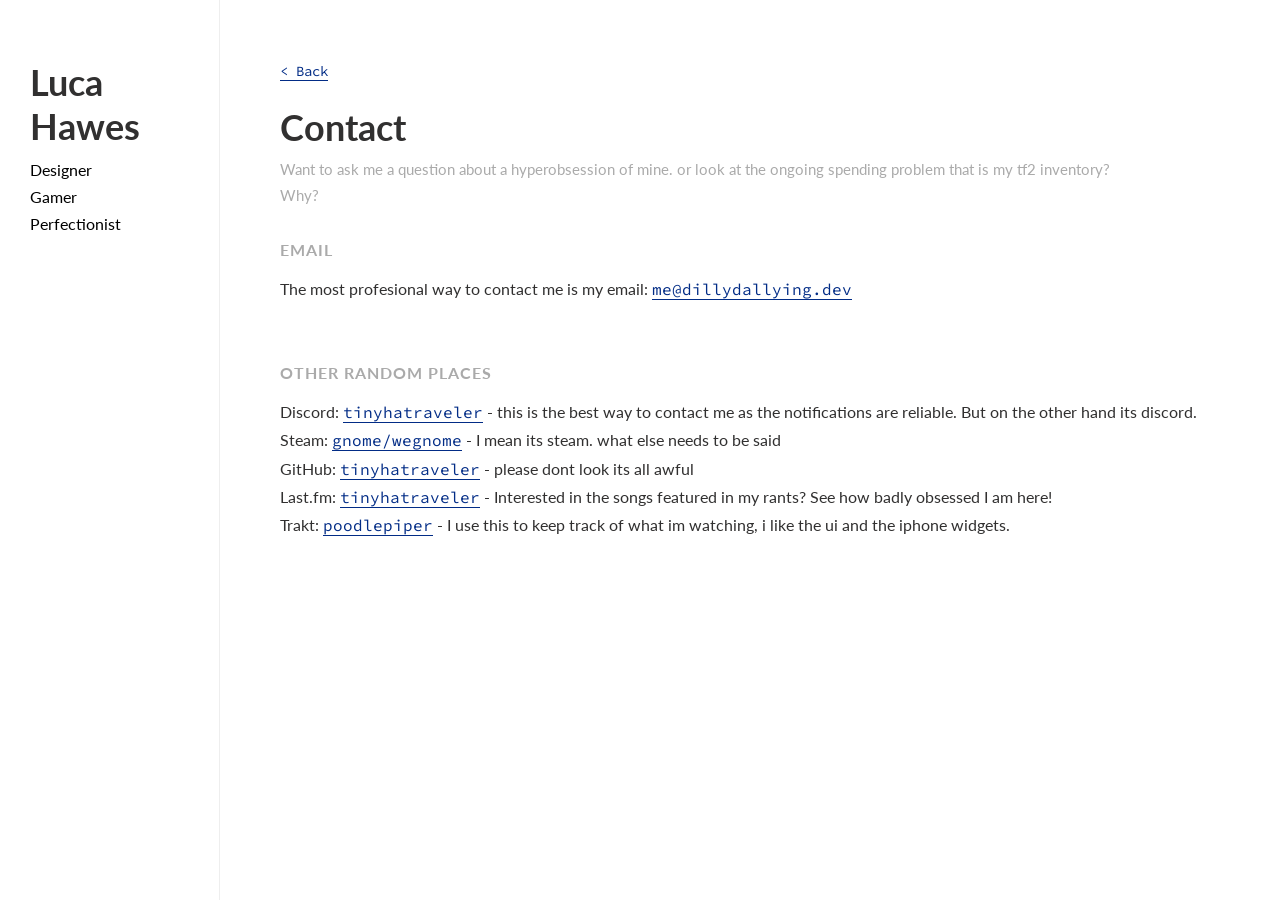
==== contact.html @ 68bf937e "added a contact page and some profiles" ====
<!DOCTYPE html>
<html lang="en">
<head>
<meta charset="UTF-8">
<title>Contact - Luca Hawes</title>
<link rel="preconnect" href="https://fonts.googleapis.com">
<link rel="preconnect" href="https://fonts.gstatic.com" crossorigin>
<link href="https://fonts.googleapis.com/css2?family=Lato:ital,wght@0,400;0,700;0,900;1,400;1,700;1,900&family=Source+Code+Pro:ital,wght@0,200..900;1,200..900&display=swap" rel="stylesheet">
<link rel="stylesheet" href="style.css">
</head>

<body>

<div class="container">

  <!-- ===== SIDEBAR (same as homepage) ===== -->
  <div class="sidebar">
    <header>
      <h1>Luca Hawes</h1>
      <p>Designer</p>
      <p>Gamer</p>
      <p>Perfectionist</p>
    </header>
  </div>

  <!-- ===== MAIN CONTENT ===== -->
  <div class="content">

    <a href="index.html" class="back-link">&lt; Back</a>

    <h1>Contact</h1>
    <p class="subtitle">Want to ask me a question about a hyperobsession of mine. or look at the ongoing spending problem that is my tf2 inventory?<br> Why?</p>


    <section>
      <h2>Email</h2>
      <p>The most profesional way to contact me is my email: <a href="mailto:me@dillydallying.dev">me@dillydallying.dev</a></p>
    </section>

    <section>
      <h2>Other Random Places</h2>
      <p>Discord: <a href="https://discord.com/users/567462437838651404" target="_blank" rel="noopener">tinyhatraveler</a> - this is the best way to contact me as the notifications are reliable. But on the other hand its discord.</p>
      <p>Steam: <a href="https://steamcommunity.com/id/wegnome/" target="_blank" rel="noopener">gnome/wegnome</a> - I mean its steam. what else needs to be said</p>
      <p>GitHub: <a href="https://github.com/tinyhatraveler" target="_blank" rel="noopener">tinyhatraveler</a> - please dont look its all awful</p>
      <p>Last.fm: <a href="https://www.last.fm/user/tinyhatraveler" target="_blank" rel="noopener">tinyhatraveler</a> - Interested in the songs featured in my rants? See how badly obsessed I am here!</p>
      <p>Trakt: <a href="https://app.trakt.tv/profile/poodlepiper" target="_blank" rel="noopener">poodlepiper</a> - I use this to keep track of what im watching, i like the ui and the iphone widgets.</p>
    </section>

  </div>

</div>

</body>
</html>
---- style.css ----
/* Reset some browser defaults */
* {
  margin: 0;
  padding: 0;
  box-sizing: border-box;
}

body {
  font-family: 'Lato', sans-serif;
  background-color: #ffffff;
  color: #313030;
  padding: 0;
  margin: 0;
}

html {
  scroll-behavior: smooth;
}


/* ---------- LAYOUT ---------- */

.container {
  display: flex;
  min-height: 100vh;
}

.sidebar {
  width: 220px;
  min-height: 100vh;
  padding: 60px 30px;
  border-right: 1px solid #eee;
  position: fixed;
  top: 0;
  left: 0;
}

.content {
  margin-left: 220px;   /* leaves room for the fixed sidebar */
  padding: 60px 60px;
  max-width: 1100px;   /* was 650px - widened so text uses more of the screen on wide monitors */
}


/* ---------- HEADER (inside sidebar) ---------- */

header {
  margin-bottom: 60px;
  font-family: lato, serif;
}

h1 {
  font-size: 36px;
  font-weight: bold;
  margin-bottom: 8px;
}

header p {
  color: #000000;
  font-size: 16px;
}


/* ---------- LINKS ---------- */

a {
  /* for links */
  color: #022c86;
  text-decoration: none;
  border-bottom: 1px solid currentColor;
  font-family: "Source Code Pro", monospace;
}

a:hover {
  background-color: #eee;
  border-bottom-color: transparent;
}


/* ---------- SECTIONS ---------- */

section {
  margin-bottom: 60px;
}

h2 {
  font-size: 16px;
  text-transform: uppercase;
  letter-spacing: 1px;
  color: #aaa;
  margin-bottom: 16px;
}

p {
  line-height: 1.7;
  font-size: 16px;
}

.subtitle {
  color: #aaa;
  font-size: 15px;
  margin-bottom: 32px;
}

ul {
  list-style-type: circle;
  padding-left: 20px;
  margin-top: 10px;
}


/* ---------- SEARCH INPUT ---------- */

#search {
  width: 100%;
  padding: 10px 0;
  font-size: 16px;
  border: none;
  border-bottom: 1px solid #ccc;
  outline: none;
  margin: 24px 0;
  font-family: 'Lato', sans-serif;
  background: transparent;
}

#search:focus {
  border-bottom-color: #222;
}


/* ---------- STATUS BADGES ---------- */

.status {
  display: inline-block;
  font-size: 0.7em;
  font-weight: 700;
  text-transform: uppercase;
  padding: 2px 8px;
  border-radius: 12px;
  margin-top: 10px;
}

.status.finished {
  background-color: #d4f4dd;
  color: #1e6b34;
}

.status.updating {
  background-color: #cde3ff;
  color: #005c8a;
}

.status.abandoned {
  background-color: #f8d7da;
  color: #842029;
}


/* ---------- PROJECTS GRID (2x2) ---------- */

.projects-grid {
  display: grid;
  grid-template-columns: 1fr 1fr;
  gap: 20px;
  margin-bottom: 16px;
}

.project-card {
  display: block;               /* lets the whole card area be clickable */
  padding: 16px;
  border: 1px solid #eee;       /* default/fallback color if no status class is set */
  border-radius: 8px;

  /* override the default <a> styles (blue text, underline, mono font) */
  color: inherit;
  text-decoration: none;
  font-family: inherit;
}

/* Card border color matches whichever status badge is inside it.
   Add the matching class (finished / updating / abandoned) to the
   .project-card div itself, same as the .status span. */
.project-card.finished {
  border-color: #1e6b34;
}

.project-card.updating {
  border-color: #005c8a;
}

.project-card.abandoned {
  border-color: #842029;
}

.project-card:hover {
  /* override a:hover so hovering a card doesn't turn its text blue */
  color: inherit;
  background-color: #fafafa;
}

.project-card h3 {
  font-size: 16px;
  font-weight: bold;
  margin-bottom: 6px;
  font-family: Georgia, serif;
}

.project-card p {
  font-size: 14px;
  color: #555;
  line-height: 1.5;
}


/* ---------- RESPONSIVE ---------- */

@media (max-width: 700px) {
  .sidebar {
    position: static;   /* un-fix the sidebar so it can stack on top */
    width: auto;
    min-height: auto;
    border-right: none;
    border-bottom: 1px solid #eee;
  }
  .content {
    margin-left: 0;
    padding: 40px 30px;
  }
  .container {
    flex-direction: column;
  }
  .projects-grid {
    grid-template-columns: 1fr;
  }
  .knowledge-content {
    flex-direction: column;
  }
}


/* ---------- KNOWLEDGE / PASSIONS PAGE (list + expanded description) ---------- */

/* This page needs two columns instead of the normal single .content column,
   so it drops the max-width and lays its two panels out side by side. */
.knowledge-content {
  max-width: none;
  display: flex;
  gap: 60px;
  align-items: flex-start;
}

.knowledge-list-panel {
  width: 380px;         /* same rough proportion as the sidebar + a bit more */
  flex-shrink: 0;
}

.knowledge-detail-panel {
  flex: 1;               /* takes up all remaining space */
  padding: 60px;
  border: 1px solid #eee;
  border-radius: 8px;
  min-height: 400px;
}

.back-link {
  display: inline-block;
  margin-bottom: 24px;
  font-size: 14px;
}

.knowledge-list {
  list-style: none;      /* remove the default bullet circles for this list */
  padding-left: 0;
  margin-top: 0;
}

/* Every nested <ul> (a folder's children) gets indented and starts
   collapsed - only shown once its parent .tree-item has .expanded */
.knowledge-list .tree-children {
  list-style: none;
  padding-left: 20px;
  margin-top: 0;
  display: none;
}

.tree-item.expanded > .tree-children {
  display: block;
}

.tree-row {
  display: flex;
  align-items: center;
  gap: 6px;
  padding: 10px 4px;
  border-bottom: 1px solid #eee;
  cursor: pointer;
}

.tree-row:hover,
.tree-row.active {
  background-color: #fafafa;
}

/* The small triangle shown next to anything with children.
   Rotates from ▸ to ▾ when its item is expanded. */
.tree-arrow {
  display: inline-block;
  font-size: 10px;
  color: #aaa;
  transition: transform 0.15s ease;
}

.tree-item.expanded > .tree-row .tree-arrow {
  transform: rotate(90deg);
}

.tree-item.hidden {
  display: none;         /* used by the search filter */
}

.knowledge-detail-panel img {
  max-width: 100%;
  border-radius: 8px;
  display: block;
  margin: 16px 0;   /* breathing room above and below, wherever it sits in the text */
}

.knowledge-detail-panel p {
  margin-bottom: 16px;   /* space between paragraphs (removed by the reset at the top of this file) */
}

.knowledge-detail-panel p:last-child {
  margin-bottom: 0;      /* no dangling space after the final paragraph */
}

.knowledge-detail-panel iframe {
  width: 100%;
  aspect-ratio: 16 / 9;   /* keeps the widescreen shape at any width */
  border: none;
  border-radius: 8px;
  display: block;
  margin: 16px 0;
}

/* Brief highlight flash when landing directly on a linked item,
   e.g. visiting references.html#mdn-web-docs */
.tree-row.jump-highlight {
  animation: jumpFlash 2s ease;
}

@keyframes jumpFlash {
  from { background-color: #fff3b0; }
  to { background-color: transparent; }
}
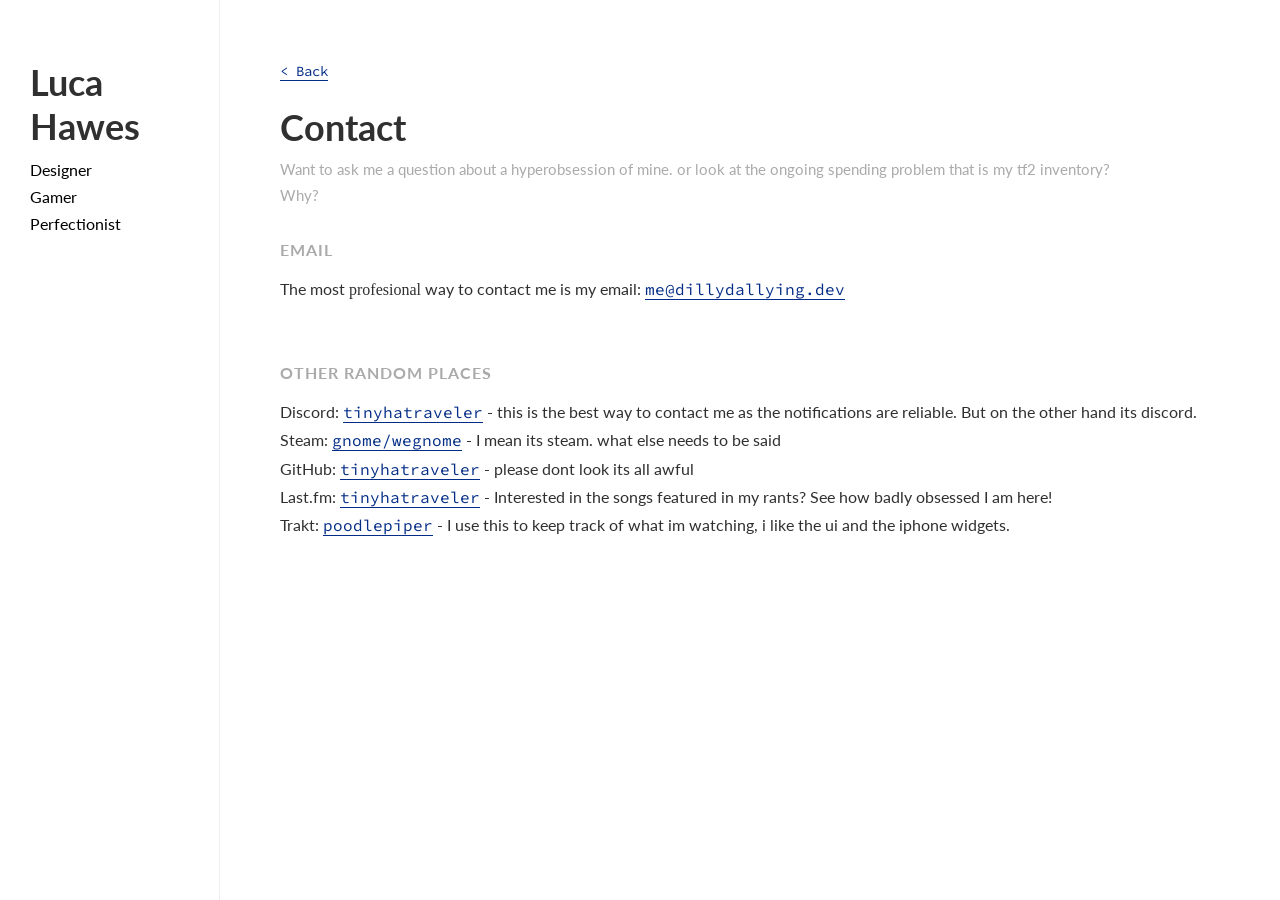
==== commit eb2c6e08: "added <fancy> that makes things fancy" ====
--- a/contact.html
+++ b/contact.html
@@ -34,7 +34,7 @@
 
     <section>
       <h2>Email</h2>
-      <p>The most profesional way to contact me is my email: <a href="mailto:me@dillydallying.dev">me@dillydallying.dev</a></p>
+      <p>The most <fancy>profesional</fancy> way to contact me is my email: <a href="mailto:me@dillydallying.dev">me@dillydallying.dev</a></p>
     </section>
 
     <section>
--- a/style.css
+++ b/style.css
@@ -211,6 +211,9 @@
   line-height: 1.5;
 }
 
+fancy {
+  font-family: Georgia, serif;
+}
 
 /* ---------- RESPONSIVE ---------- */
 
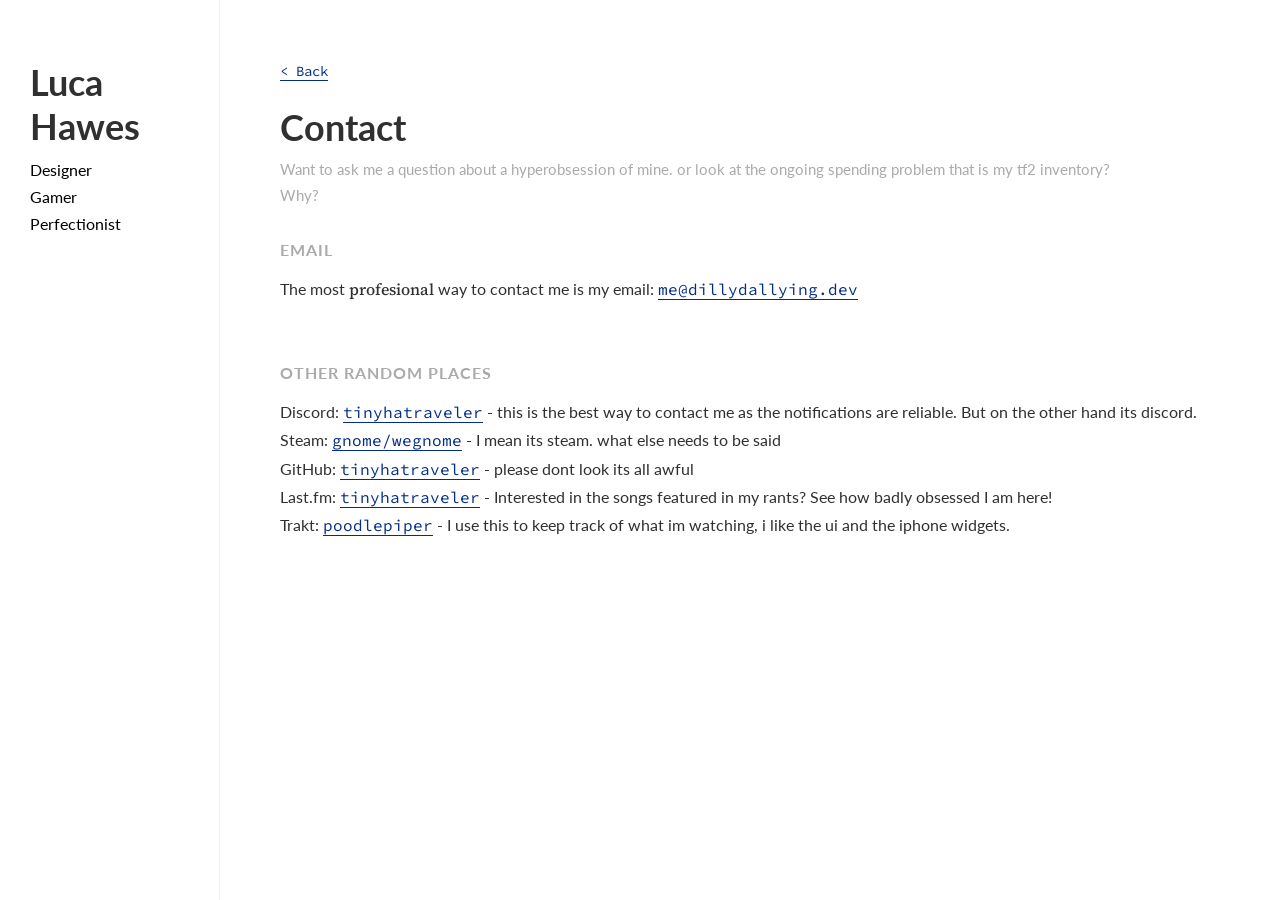
==== commit 5caaf5d6: "added a more obvious fancy font, not sure if i like it just yet though." ====
--- a/contact.html
+++ b/contact.html
@@ -2,10 +2,10 @@
 <html lang="en">
 <head>
 <meta charset="UTF-8">
-<title>Contact - Luca Hawes</title>
+<title>Contact - dillydallying.dev</title>
 <link rel="preconnect" href="https://fonts.googleapis.com">
 <link rel="preconnect" href="https://fonts.gstatic.com" crossorigin>
-<link href="https://fonts.googleapis.com/css2?family=Lato:ital,wght@0,400;0,700;0,900;1,400;1,700;1,900&family=Source+Code+Pro:ital,wght@0,200..900;1,200..900&display=swap" rel="stylesheet">
+<link href="https://fonts.googleapis.com/css2?family=Lato:ital,wght@0,400;0,700;0,900;1,400;1,700;1,900&family=Source+Code+Pro:ital,wght@0,200..900;1,200..900&family=Source+Serif+4:wght@400;500;700&display=swap" rel="stylesheet">
 <link rel="stylesheet" href="style.css">
 </head>
 
--- a/style.css
+++ b/style.css
@@ -212,7 +212,8 @@
 }
 
 fancy {
-  font-family: Georgia, serif;
+  font-weight: 500;
+  font-family: "Source Serif 4", Georgia, serif;
 }
 
 /* ---------- RESPONSIVE ---------- */
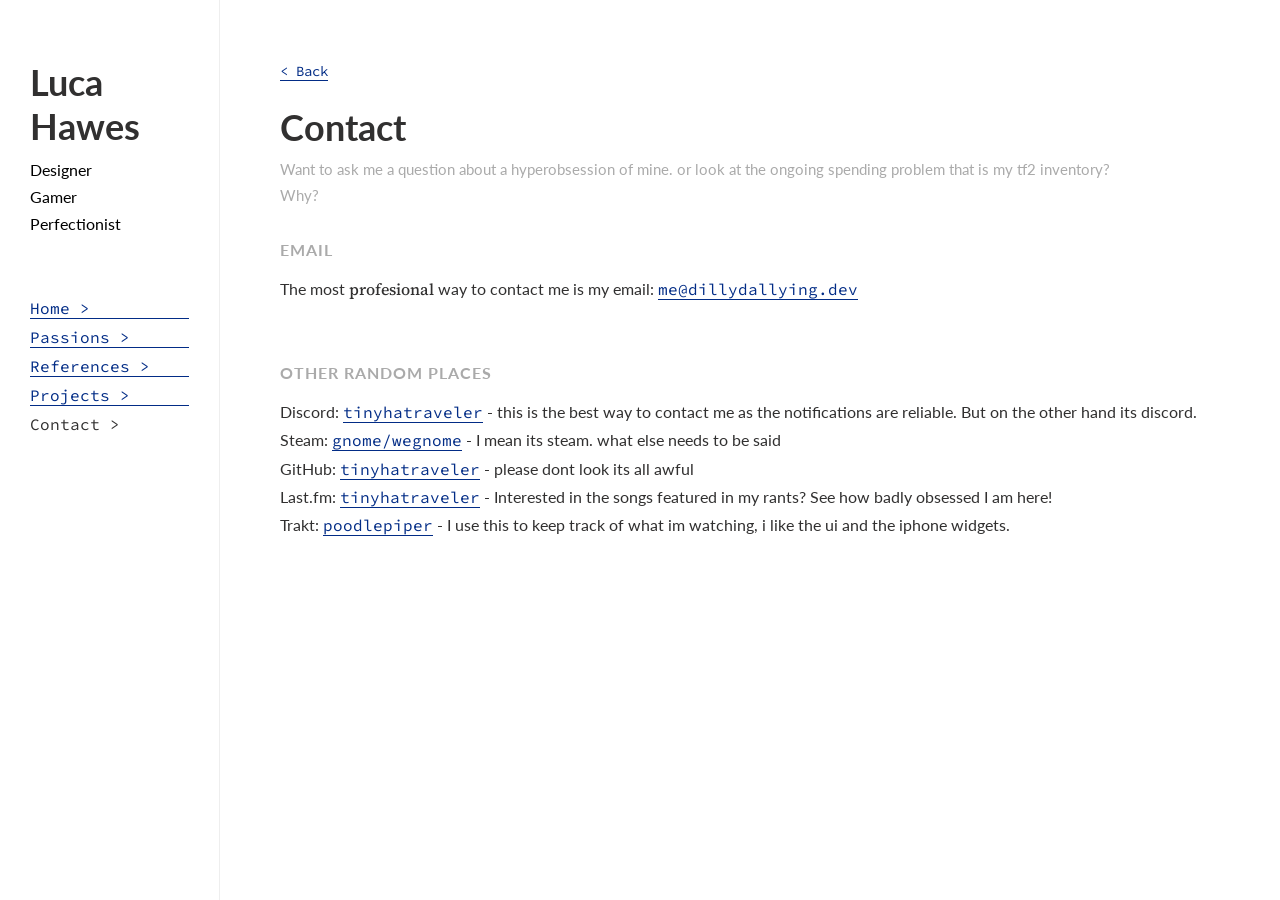
==== commit eef67a75: "added a sidebar" ====
--- a/contact.html
+++ b/contact.html
@@ -21,6 +21,14 @@
       <p>Gamer</p>
       <p>Perfectionist</p>
     </header>
+
+    <nav class="sidebar-nav">
+      <a href="index.html">Home &gt;</a>
+      <a href="knowledge.html">Passions &gt;</a>
+      <a href="references.html">References &gt;</a>
+      <a href="projects.html">Projects &gt;</a>
+      <a href="contact.html" class="active">Contact &gt;</a>
+    </nav>
   </div>
 
   <!-- ===== MAIN CONTENT ===== -->
--- a/style.css
+++ b/style.css
@@ -61,6 +61,28 @@
 }
 
 
+/* ---------- SIDEBAR NAV (page list) ---------- */
+
+.sidebar-nav {
+  display: flex;
+  flex-direction: column;
+  gap: 8px;
+}
+
+/* The current page: looks like plain text instead of a link,
+   since clicking it wouldn't do anything useful anyway. */
+.sidebar-nav a.active {
+  color: #313030;
+  border-bottom-color: transparent;
+  cursor: default;
+  pointer-events: none;
+}
+
+.sidebar-nav a.active:hover {
+  background-color: transparent;
+}
+
+
 /* ---------- LINKS ---------- */
 
 a {
